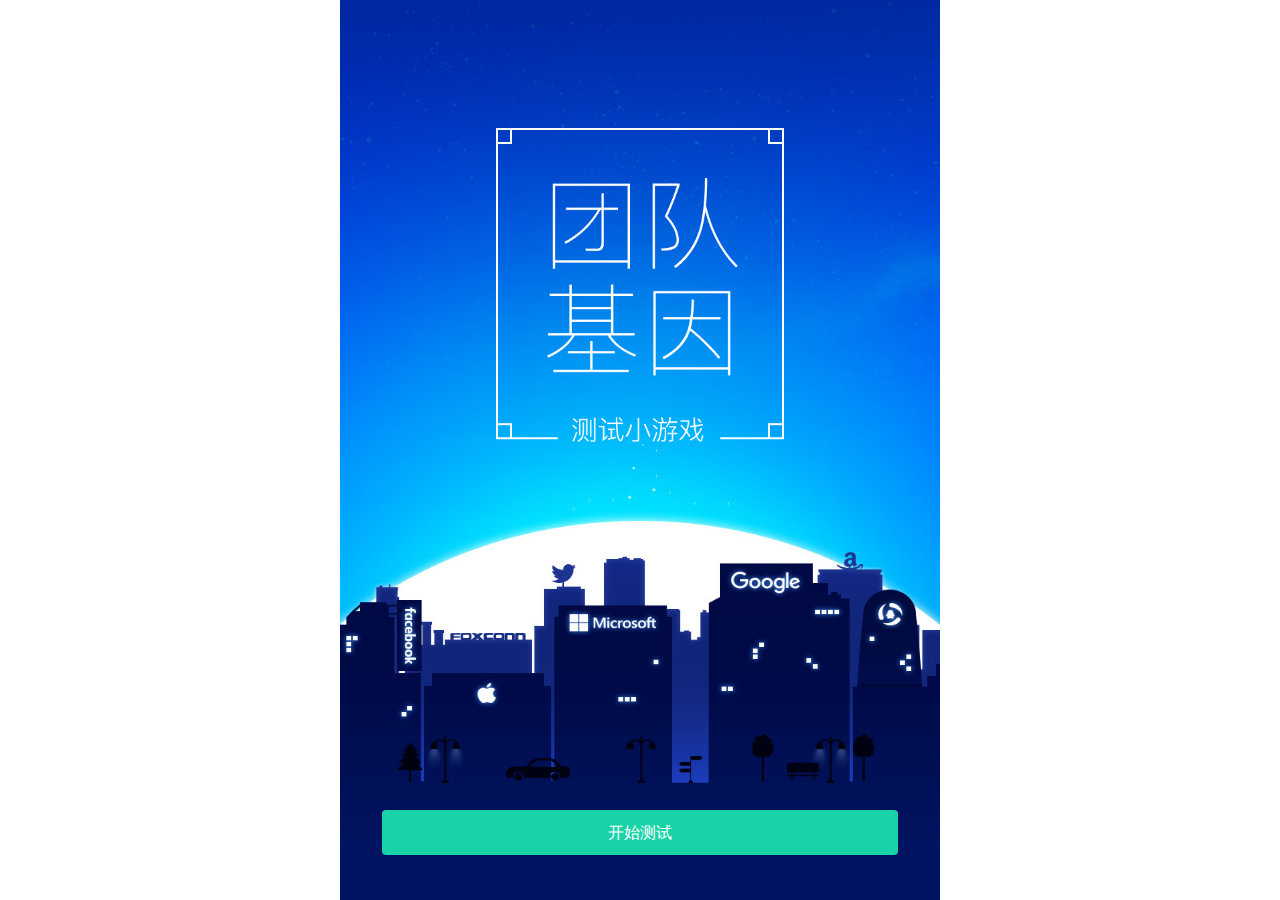
==== index.html @ 8adc3234 "update" ====
<!DOCTYPE html>
<html>
	<head>
	    <meta charset="utf-8" />
	    <meta name="viewport" content="initial-scale=1.0, maximum-scale=1.0, user-scalable=no" />
	    <meta name="format-detection" content="telephone=no,date=no,address=no,email=no" />
	    <title>你的团队是什么鬼？WTF:What Team do you F**k?</title>
	    <link rel="stylesheet" href="css/index.css" />
	    <script type="text/javascript">
			 var browser={
				versions : function(){
					var u = navigator.userAgent;
					return {
						webKit : u.indexOf('AppleWebKit') > -1, 
						ios : !!u.match(/\(i[^;]+;( U;)? CPU.+Mac OS X/), 
						android : u.indexOf('Android') > -1 || u.indexOf('Linux') > -1
					};
				}( )
			};

			if ( !(browser.versions.android || browser.versions.ios) ){	
				self.location = "http://zhbh.github.io/teamStyle/scan.html";
			}

	    </script>
	</head>
	<body>
		<div class="ui-content">
			<div class="animate-fade animate-fade-one"></div>
			<div class="animate-fade animate-fade-two"></div>
			<div class="animate-fade animate-fade-three"></div>
			<div class="ui-btn-layout">
				<a href="choices.html" class="ui-btn">开始测试</a>
			</div>
		</div>
		<script language="javascript"> 
	    	document.body.addEventListener('touchmove', function(e){ e.preventDefault(); }); 
	    </script>
	</body>
</html>
---- css/index.css ----
/*base*/
html, body, div, span, a {
    margin: 0;
    padding: 0;
    border: none;
    outline: 0;
    font-size: 100%;
    font: inherit;
    vertical-align: baseline;
}

html, body, div {
    -webkit-text-size-adjust: none;
}

html, body {
	width: 100%;
    height: 100%;
}

body {
    font-family: tahoma,"microsoft yahei",arial, sans-serif;
}

a {
    color: black;
    text-decoration: none;
}

/*index*/
.ui-content {
	position: relative;
	width: 100%;
	height: 100%;
	max-width: 600px;
	margin: 0 auto;
	background: #0074EB url(../img/bg_index.jpg) no-repeat 0%;
	background-size: 100% 100%;
}

.ui-intro {
	display: -webkit-box;
	display: box;
	-webkit-box-align: center;
	-webkit-box-pack: center;
	box-align: center;
	box-pack: center;
	width: 100%;
	height: 60%;
}

.ui-intro-item {
	width: 300px;
	height: 300px;
}

.ui-btn-layout {
	position: absolute;
	bottom: 5%;
	text-align: center;
	width: 100%;
}

.ui-btn {
	display: inline-block;
	color: #fff;
	width: 86%;
	height: 45px;
	line-height: 45px;
	border-radius: 4px;
	background-color: #18d3a8;
	/*-webkit-box-shadow: 0px 2px 1px #12a988;
	box-shadow: 0px 2px 1px #12a988;*/
}

@keyframes fadeInOut1 {
	0% {
        opacity:0;
    }
    25% {
        opacity:1;
    }
  	60% {
        opacity:1;    
    }
    75% {
        opacity:0;    
    }
}

@keyframes fadeInOut2 {
	0% {
        opacity:0;
    }
    25% {
        opacity:0;
    }
    50% {
        opacity:1;    
    }
    65% {
        opacity:0;    
    } 
}

@keyframes fadeInOut3 {
	0% {
        opacity:0;
    }
    25% {
        opacity:0;
    }
    60% {
        opacity:1;    
    }
}

@-webkit-keyframes fadeInOut1 {
	0% {
        opacity:0;
    }
    25% {
        opacity:1;
    }
  	60% {
        opacity:1;    
    }
    75% {
        opacity:0;    
    }
}

@-webkit-keyframes fadeInOut2 {
	0% {
        opacity:0;
    }
    25% {
        opacity:0;
    }
    50% {
        opacity:1;    
    }
    65% {
        opacity:0;    
    } 
}

@-webkit-keyframes fadeInOut3 {
	0% {
        opacity:0;
    }
    25% {
        opacity:0;
    }
    60% {
        opacity:1;    
    }
}

.animate-fade {
	position: absolute;
	width: 80%;
	height: 50%;
	margin: 10%;
    -webkit-animation-timing-function: ease-in-out;
    -webkit-animation-iteration-count: 1;
    -webkit-animation-direction: normal;
    animation-timing-function: ease-in-out;
    animation-iteration-count: 1;
}

.animate-fade-one {
	opacity:0;
	-webkit-animation-name: fadeInOut1;
    -webkit-animation-duration: 3s;
    animation-name: fadeInOut1;
    animation-duration: 3s;
    background: url(../img/intro_one.png) no-repeat 50%;
    background-size: 80%;
}

.animate-fade-two {
	opacity:0;
	-webkit-animation-name: fadeInOut2;
    -webkit-animation-duration: 8s;
    animation-name: fadeInOut2;
    animation-duration: 8s;
    background: url(../img/intro_two.png) no-repeat 50%;
    background-size: 80%;
}

.animate-fade-three {
	-webkit-animation-name: fadeInOut3;
    -webkit-animation-duration: 16s;
    animation-name: fadeInOut3;
    animation-duration: 16s;
    background: url(../img/intro_three.png) no-repeat 50%;
    background-size: 60%;
}
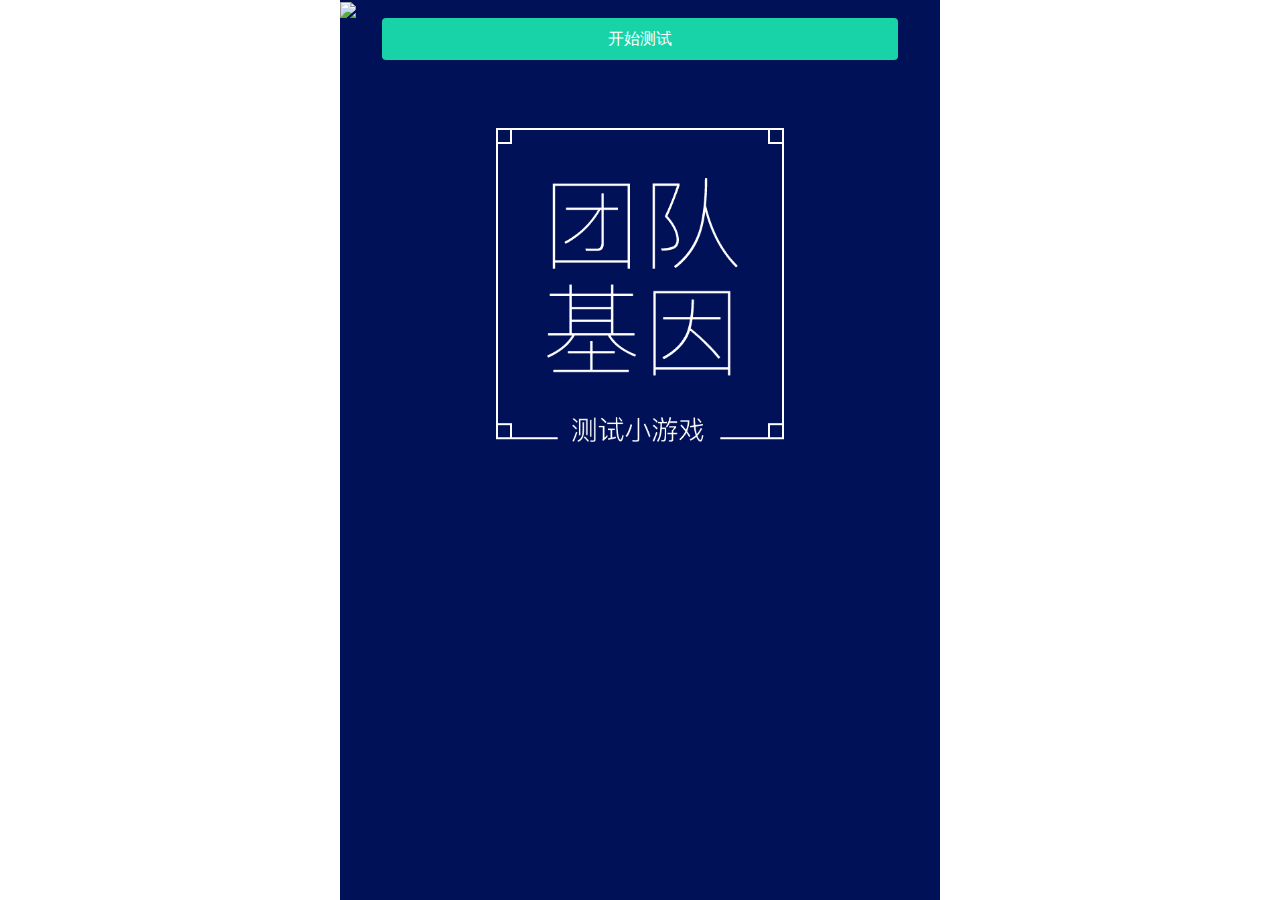
==== commit edf1b5f2: "update" ====
--- a/index.html
+++ b/index.html
@@ -6,35 +6,31 @@
 	    <meta name="format-detection" content="telephone=no,date=no,address=no,email=no" />
 	    <title>你的团队是什么鬼？WTF:What Team do you F**k?</title>
 	    <link rel="stylesheet" href="css/index.css" />
-	    <script type="text/javascript">
-			 var browser={
-				versions : function(){
-					var u = navigator.userAgent;
-					return {
-						webKit : u.indexOf('AppleWebKit') > -1, 
-						ios : !!u.match(/\(i[^;]+;( U;)? CPU.+Mac OS X/), 
-						android : u.indexOf('Android') > -1 || u.indexOf('Linux') > -1
-					};
-				}( )
-			};
-
-			if ( !(browser.versions.android || browser.versions.ios) ){	
-				self.location = "http://zhbh.github.io/teamStyle/scan.html";
-			}
-
-	    </script>
 	</head>
 	<body>
+		<section class="ui-mask">
+			<div class="ui-loading"></div>
+		</section>
 		<div class="ui-content">
-			<div class="animate-fade animate-fade-one"></div>
-			<div class="animate-fade animate-fade-two"></div>
-			<div class="animate-fade animate-fade-three"></div>
-			<div class="ui-btn-layout">
+			<img src="../src/img/bg_index.jpg" class="ui-bg-img" />
+			<div class="ui-btn-layout" style="display: none;">
 				<a href="choices.html" class="ui-btn">开始测试</a>
 			</div>
 		</div>
 		<script language="javascript"> 
 	    	document.body.addEventListener('touchmove', function(e){ e.preventDefault(); }); 
+	    	window.onload = function() {
+	    		var divArr = [];
+	    		for( var i = 0; i < 3; i++ ) {
+	    			divArr[i] = document.createElement( 'div' );
+	    			divArr[i].className = 'animate-fade animate-fade' + i;
+	    			document.querySelector( '.ui-content' ).appendChild( divArr[i] );
+	    		}
+	    		
+	    		document.querySelector( '.ui-content' ).style.backgroundColor = '#001157';
+	    		document.querySelector( '.ui-mask' ).style.display = 'none';
+	    		document.querySelector( '.ui-btn-layout' ).style.display = 'block';
+	    	};
 	    </script>
 	</body>
 </html>--- a/css/index.css
+++ b/css/index.css
@@ -1,5 +1,5 @@
 /*base*/
-html, body, div, span, a {
+html, body, div, span, a, img {
     margin: 0;
     padding: 0;
     border: none;
@@ -19,7 +19,7 @@
 }
 
 body {
-    font-family: tahoma,"microsoft yahei",arial, sans-serif;
+    font-family: "microsoft yahei",arial, sans-serif;
 }
 
 a {
@@ -34,8 +34,11 @@
 	height: 100%;
 	max-width: 600px;
 	margin: 0 auto;
-	background: #0074EB url(../img/bg_index.jpg) no-repeat 0%;
-	background-size: 100% 100%;
+}
+
+.ui-bg-img {
+	width: 100%;
+	vertical-align: bottom;
 }
 
 .ui-intro {
@@ -55,8 +58,6 @@
 }
 
 .ui-btn-layout {
-	position: absolute;
-	bottom: 5%;
 	text-align: center;
 	width: 100%;
 }
@@ -65,14 +66,31 @@
 	display: inline-block;
 	color: #fff;
 	width: 86%;
-	height: 45px;
-	line-height: 45px;
+	height: 42px;
+	line-height: 42px;
 	border-radius: 4px;
 	background-color: #18d3a8;
-	/*-webkit-box-shadow: 0px 2px 1px #12a988;
-	box-shadow: 0px 2px 1px #12a988;*/
-}
-
+}
+
+.ui-mask {
+	position: absolute;
+    top: 0;
+    right: 0;
+    left: 0;
+    bottom: 0;
+    height: 100%;
+    background-color: rgba(255, 255, 255, 0.6);
+    z-index: 999;
+}
+
+.ui-loading {
+	width: 100%;
+	height: 100%;
+	background: url(../img/loading.gif) no-repeat 50%;
+	background-size: 1em;
+}
+
+/*动画*/
 @keyframes fadeInOut1 {
 	0% {
         opacity:0;
@@ -110,7 +128,7 @@
     25% {
         opacity:0;
     }
-    60% {
+    62% {
         opacity:1;    
     }
 }
@@ -152,13 +170,14 @@
     25% {
         opacity:0;
     }
-    60% {
+    62% {
         opacity:1;    
     }
 }
 
 .animate-fade {
 	position: absolute;
+	top: 0;
 	width: 80%;
 	height: 50%;
 	margin: 10%;
@@ -169,7 +188,7 @@
     animation-iteration-count: 1;
 }
 
-.animate-fade-one {
+.animate-fade0 {
 	opacity:0;
 	-webkit-animation-name: fadeInOut1;
     -webkit-animation-duration: 3s;
@@ -179,7 +198,7 @@
     background-size: 80%;
 }
 
-.animate-fade-two {
+.animate-fade1 {
 	opacity:0;
 	-webkit-animation-name: fadeInOut2;
     -webkit-animation-duration: 8s;
@@ -189,7 +208,7 @@
     background-size: 80%;
 }
 
-.animate-fade-three {
+.animate-fade2 {
 	-webkit-animation-name: fadeInOut3;
     -webkit-animation-duration: 16s;
     animation-name: fadeInOut3;
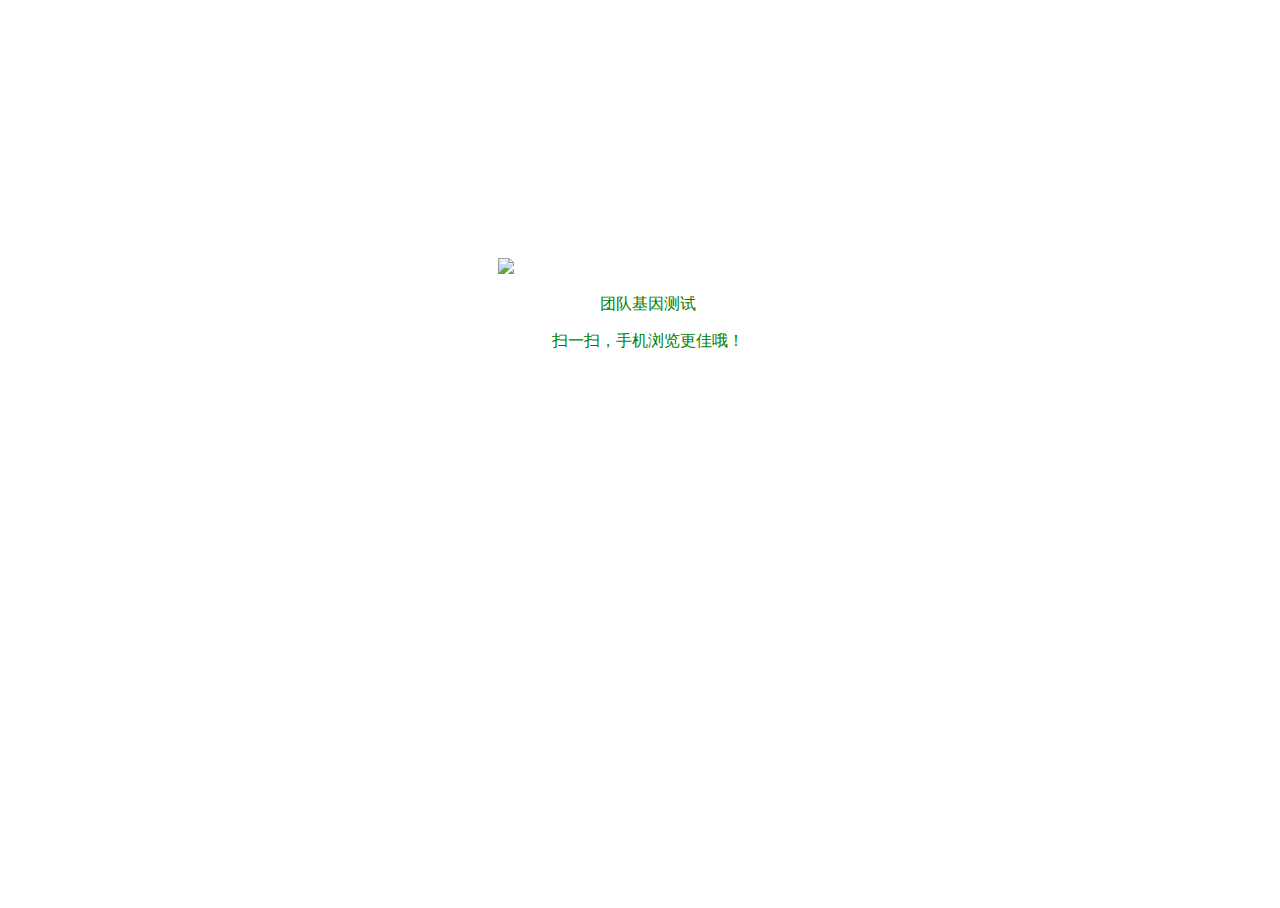
==== commit 15621497: "update" ====
--- a/index.html
+++ b/index.html
@@ -6,6 +6,24 @@
 	    <meta name="format-detection" content="telephone=no,date=no,address=no,email=no" />
 	    <title>你的团队是什么鬼？WTF:What Team do you F**k?</title>
 	    <link rel="stylesheet" href="css/index.css" />
+	    <script type="text/javascript">
+			 var browser={
+				versions : function(){
+					var u = navigator.userAgent;
+					return {
+						webKit : u.indexOf('AppleWebKit') > -1, 
+						ios : !!u.match(/\(i[^;]+;( U;)? CPU.+Mac OS X/), 
+						android : u.indexOf('Android') > -1 || u.indexOf('Linux') > -1, 
+						
+					};
+				}( )
+			};
+
+			if ( !browser.versions.android || !browser.versions.ios ){	
+				self.location = "http://zhbh.github.io/teamStyle/scan.html";
+			}
+
+	    </script>
 	</head>
 	<body>
 		<section class="ui-mask">
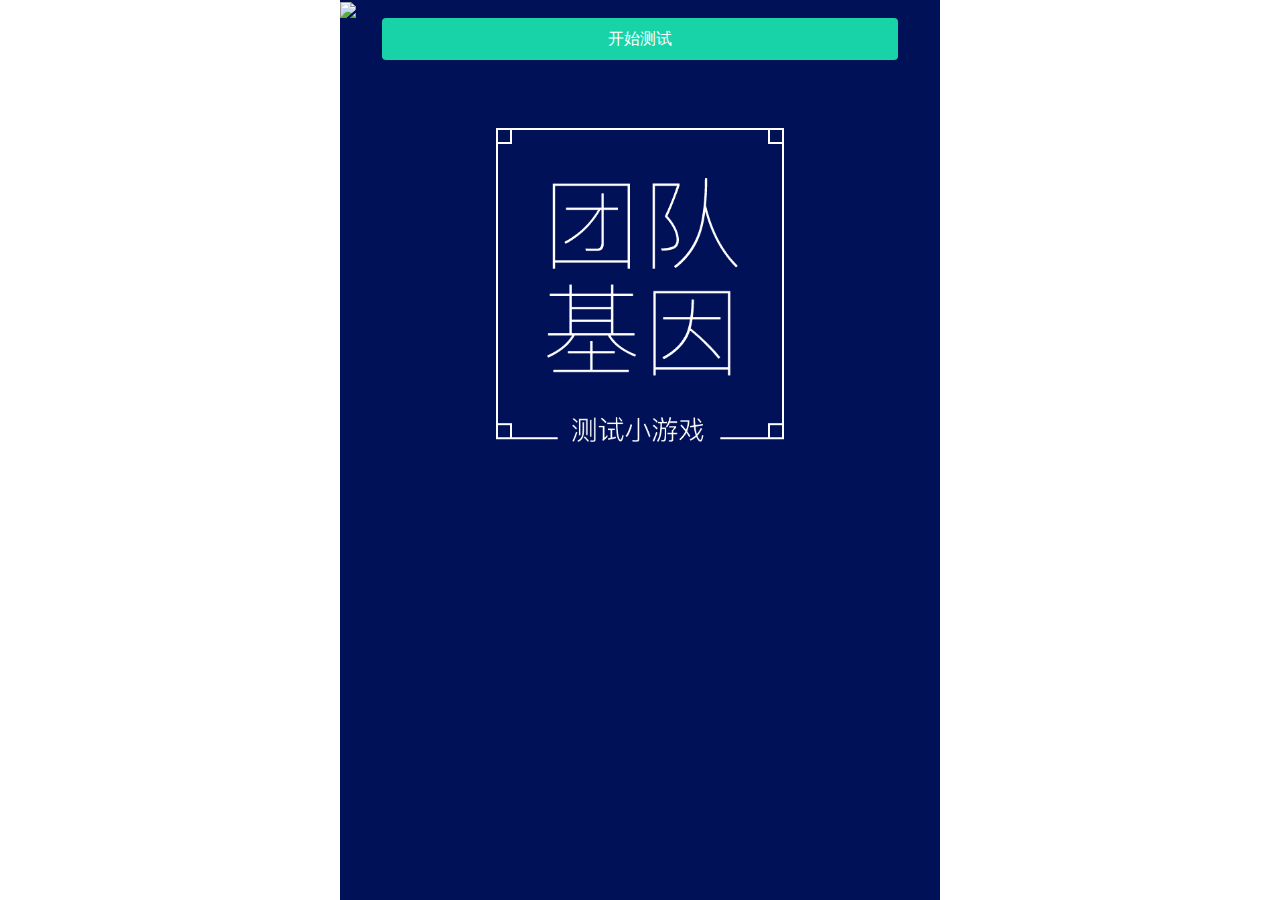
==== commit 8afcd4a5: "update" ====
--- a/index.html
+++ b/index.html
@@ -19,7 +19,7 @@
 				}( )
 			};
 
-			if ( !browser.versions.android || !browser.versions.ios ){	
+			if ( !( browser.versions.android || !browser.versions.ios ) ){	
 				self.location = "http://zhbh.github.io/teamStyle/scan.html";
 			}
 
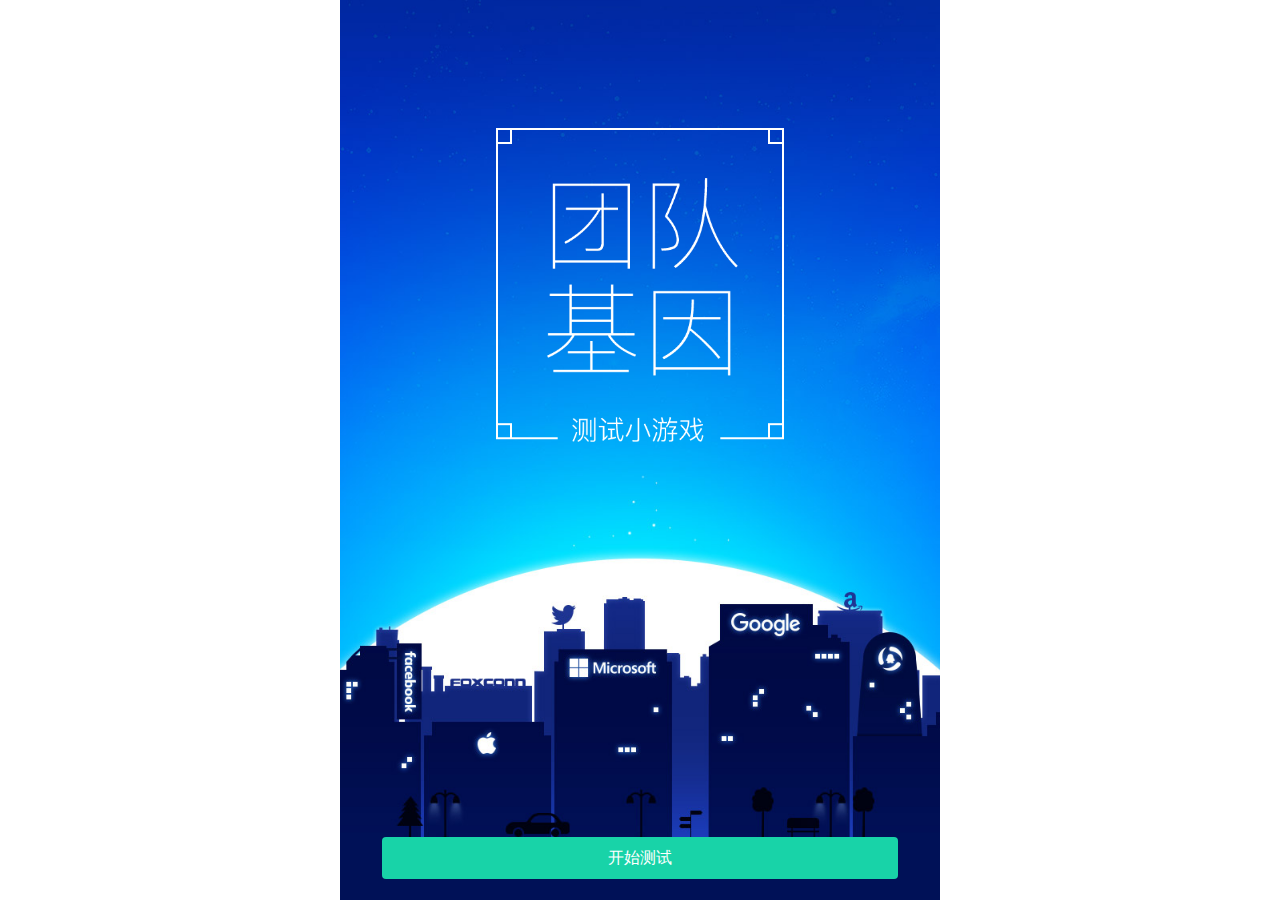
==== commit 66746b8b: "update" ====
--- a/index.html
+++ b/index.html
@@ -19,7 +19,7 @@
 				}( )
 			};
 
-			if ( !( browser.versions.android || !browser.versions.ios ) ){	
+			if ( !( browser.versions.android || browser.versions.ios ) ){	
 				self.location = "http://zhbh.github.io/teamStyle/scan.html";
 			}
 
@@ -30,7 +30,7 @@
 			<div class="ui-loading"></div>
 		</section>
 		<div class="ui-content">
-			<img src="../src/img/bg_index.jpg" class="ui-bg-img" />
+			<img src="../img/bg_index.jpg" class="ui-bg-img" />
 			<div class="ui-btn-layout" style="display: none;">
 				<a href="choices.html" class="ui-btn">开始测试</a>
 			</div>
